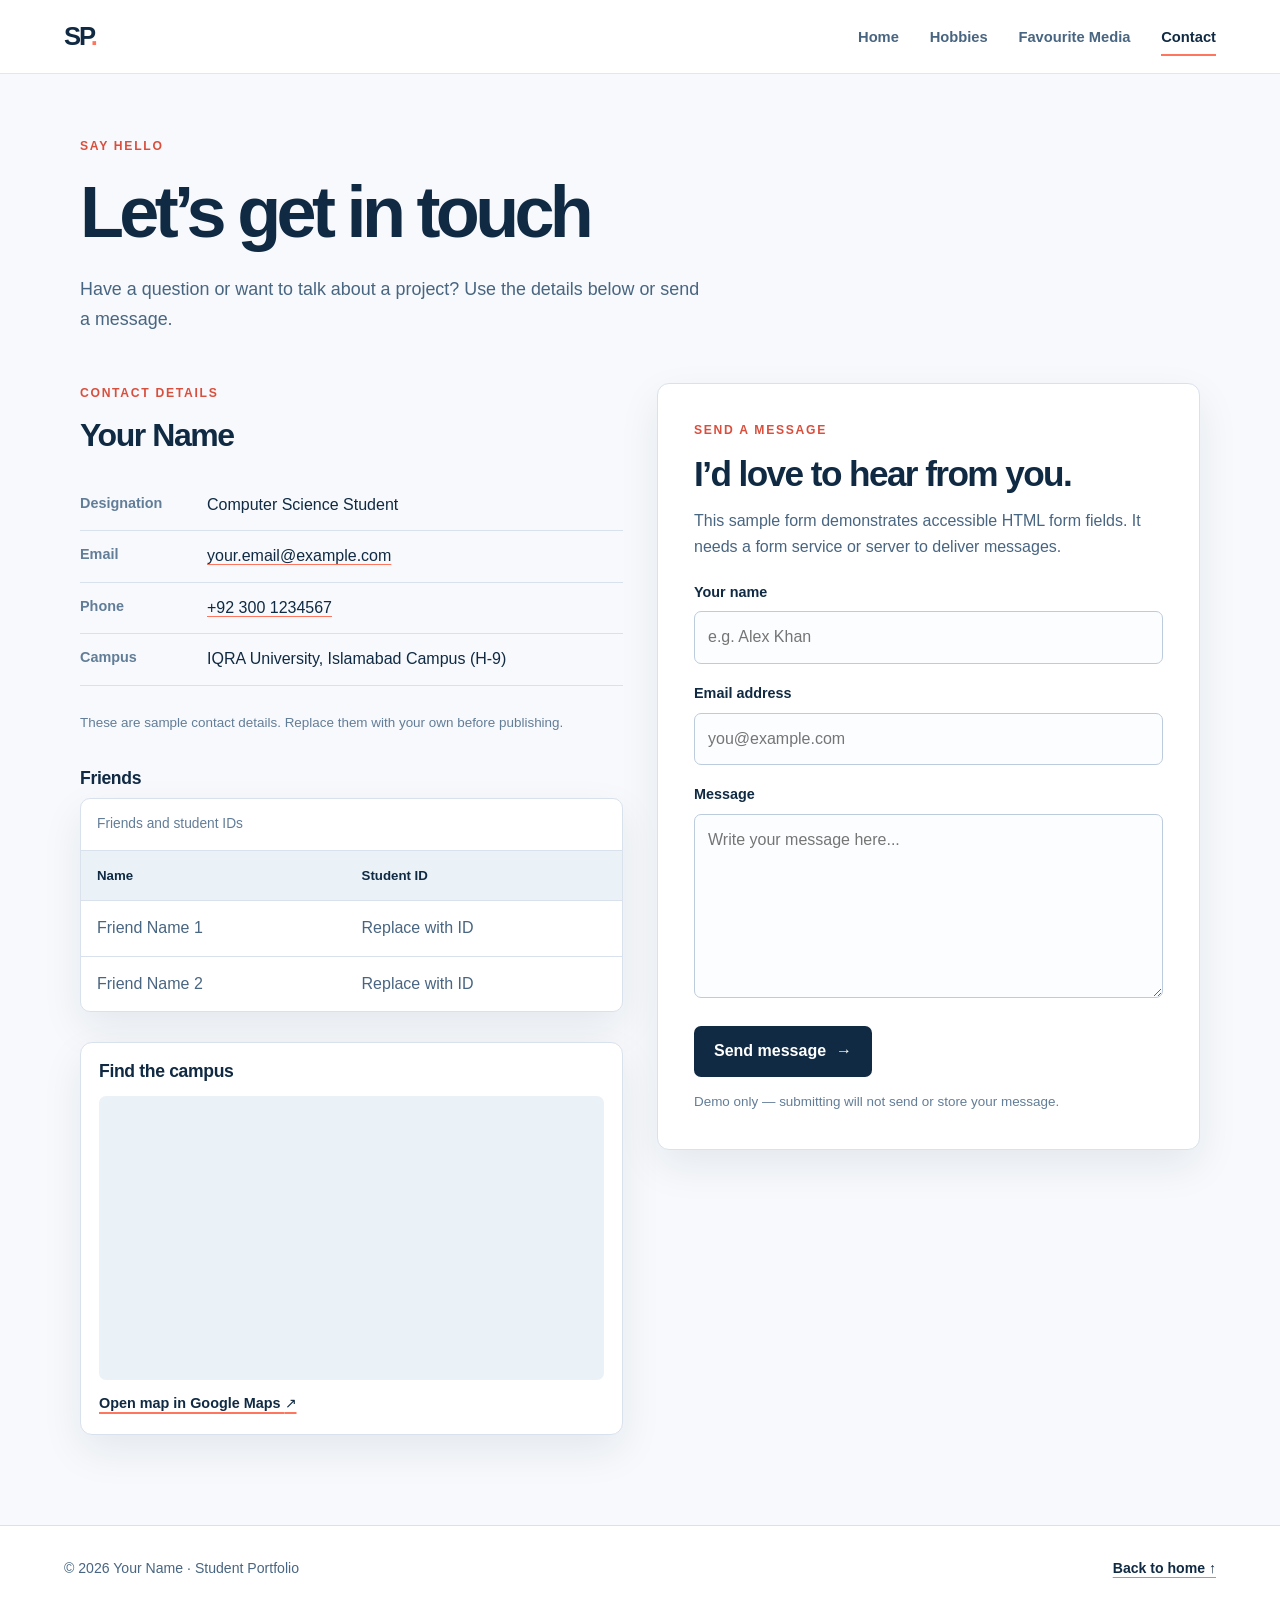
==== contact.html @ a1d5ce01 "Add responsive four-page student portfolio starter" ====
<!doctype html>
<html lang="en">
<head>
  <meta charset="utf-8">
  <meta name="viewport" content="width=device-width, initial-scale=1">
  <meta name="description" content="Contact Your Name, Computer Science student at IQRA University Islamabad Campus.">
  <meta name="theme-color" content="#102a43">
  <title>Contact | Student Portfolio</title>
  <link rel="icon" href="images/favicon.svg" type="image/svg+xml">
  <link rel="stylesheet" href="css/style.css">
</head>
<body>
  <header class="site-header">
    <a class="brand" href="index.html" aria-label="Student Portfolio home">SP<span>.</span></a>
    <nav class="site-nav" aria-label="Main navigation">
      <a href="index.html">Home</a><a href="hobbies.html">Hobbies</a><a href="media.html">Favourite Media</a><a aria-current="page" href="contact.html">Contact</a>
    </nav>
  </header>
  <main class="page-width page-main">
    <header class="page-heading"><p class="eyebrow">Say hello</p><h1>Let’s get in touch</h1><p class="lead">Have a question or want to talk about a project? Use the details below or send a message.</p></header>
    <div class="contact-grid">
      <section class="contact-details" aria-labelledby="details-title"><p class="eyebrow">Contact details</p><h2 id="details-title">Your Name</h2>
        <dl class="details-list"><div><dt>Designation</dt><dd>Computer Science Student</dd></div><div><dt>Email</dt><dd><a href="mailto:your.email@example.com">your.email@example.com</a></dd></div><div><dt>Phone</dt><dd><a href="tel:+923001234567">+92 300 1234567</a></dd></div><div><dt>Campus</dt><dd>IQRA University, Islamabad Campus (H-9)</dd></div></dl>
        <p class="small-note">These are sample contact details. Replace them with your own before publishing.</p>
        <h3 class="friends-heading">Friends</h3><div class="table-wrap"><table><caption>Friends and student IDs</caption><thead><tr><th scope="col">Name</th><th scope="col">Student ID</th></tr></thead><tbody><tr><td>Friend Name 1</td><td>Replace with ID</td></tr><tr><td>Friend Name 2</td><td>Replace with ID</td></tr></tbody></table></div>
        <div class="map-card"><h3>Find the campus</h3><div class="map-frame"><iframe src="https://maps.google.com/maps?q=IQRA%20University%20Islamabad%20Campus%20H-9&amp;output=embed" title="Map showing IQRA University Islamabad Campus in H-9" loading="lazy" referrerpolicy="no-referrer-when-downgrade" allowfullscreen></iframe></div><p><a class="text-link" href="https://maps.google.com/?q=IQRA+University+Islamabad+Campus+H-9" target="_blank" rel="noopener noreferrer">Open map in Google Maps <span aria-hidden="true">↗</span></a></p></div>
      </section>
      <section class="form-card" aria-labelledby="form-title"><p class="eyebrow">Send a message</p><h2 id="form-title">I’d love to hear from you.</h2><p class="section-intro">This sample form demonstrates accessible HTML form fields. It needs a form service or server to deliver messages.</p>
        <form action="#" method="post">
          <div class="form-field"><label for="name">Your name</label><input id="name" name="name" type="text" autocomplete="name" placeholder="e.g. Alex Khan" required></div>
          <div class="form-field"><label for="email">Email address</label><input id="email" name="email" type="email" autocomplete="email" placeholder="you@example.com" required></div>
          <div class="form-field"><label for="message">Message</label><textarea id="message" name="message" rows="6" placeholder="Write your message here..." required></textarea></div>
          <button class="button" type="submit">Send message <span aria-hidden="true">→</span></button>
          <p class="form-note">Demo only — submitting will not send or store your message.</p>
        </form>
      </section>
    </div>
  </main>
  <footer class="site-footer"><p>© 2026 Your Name · Student Portfolio</p><a href="index.html">Back to home <span aria-hidden="true">↑</span></a></footer>
</body>
</html>
---- css/style.css ----
/* Student Portfolio — shared styles for all four pages */
:root {
  color-scheme: light;
  --ink: #102a43;
  --ink-soft: #486581;
  --muted: #627d98;
  --paper: #f7f9fc;
  --white: #ffffff;
  --line: #d9e2ec;
  --accent: #ff765e;
  --accent-dark: #d94f3d;
  --teal: #dff4ef;
  --shadow: 0 16px 42px rgba(16, 42, 67, 0.08);
  font-family: "Segoe UI", Arial, sans-serif;
  font-synthesis: none;
  text-rendering: optimizeLegibility;
}

* { box-sizing: border-box; }
html { scroll-behavior: smooth; }
body { margin: 0; background: var(--paper); color: var(--ink); font-size: 16px; line-height: 1.65; }
a { color: inherit; }
img { display: block; max-width: 100%; }
.site-header { position: sticky; top: 0; z-index: 10; min-height: 74px; padding: 0 max(5vw, calc((100vw - 1180px) / 2)); display: flex; align-items: center; justify-content: space-between; gap: 24px; background: rgba(255,255,255,.96); border-bottom: 1px solid rgba(217,226,236,.8); backdrop-filter: blur(12px); }
.brand { color: var(--ink); text-decoration: none; font-size: 1.6rem; font-weight: 850; letter-spacing: -.08em; }
.brand span { color: var(--accent); }
.site-nav { display: flex; align-items: center; justify-content: flex-end; gap: clamp(14px, 2.4vw, 34px); }
.site-nav a { position: relative; padding: 25px 0 23px; color: var(--ink-soft); text-decoration: none; font-size: .92rem; font-weight: 650; white-space: nowrap; }
.site-nav a::after { position: absolute; right: 0; bottom: 17px; left: 0; height: 2px; background: var(--accent); content: ""; transform: scaleX(0); transform-origin: left; transition: transform .2s ease; }
.site-nav a:hover, .site-nav a[aria-current="page"] { color: var(--ink); }
.site-nav a:hover::after, .site-nav a[aria-current="page"]::after { transform: scaleX(1); }
.page-width { width: min(1120px, calc(100% - 64px)); margin-inline: auto; }
.hero { min-height: 560px; display: grid; grid-template-columns: 1.1fr .9fr; align-items: center; gap: 52px; padding-block: 70px; }
.eyebrow { margin: 0 0 13px; color: var(--accent-dark); font-size: .76rem; font-weight: 800; letter-spacing: .14em; text-transform: uppercase; }
h1, h2, h3, p { margin-top: 0; }
h1, h2, h3 { line-height: 1.2; }
h1 { margin-bottom: 20px; font-size: clamp(2.6rem, 6vw, 5rem); letter-spacing: -.065em; }
h1 span { color: var(--accent-dark); }
h2 { margin-bottom: 18px; font-size: clamp(1.65rem, 3.2vw, 2.5rem); letter-spacing: -.045em; }
h3 { margin-bottom: 9px; font-size: 1.1rem; letter-spacing: -.02em; }
p { color: var(--ink-soft); }
.lead { max-width: 620px; margin-bottom: 28px; color: var(--ink-soft); font-size: 1.12rem; }
.hero-copy .lead { max-width: 580px; }
.hero-actions { display: flex; align-items: center; flex-wrap: wrap; gap: 22px; }
.button { min-height: 48px; display: inline-flex; align-items: center; justify-content: center; gap: 10px; padding: 12px 20px; border: 0; border-radius: 7px; background: var(--ink); color: var(--white); text-decoration: none; font: inherit; font-weight: 700; cursor: pointer; transition: background .2s ease, transform .2s ease; }
.button:hover { background: var(--accent-dark); transform: translateY(-2px); }
.text-link { color: var(--ink); font-weight: 750; text-decoration-color: var(--accent); text-decoration-thickness: 2px; text-underline-offset: 4px; }
.text-link:hover { color: var(--accent-dark); }
.hero-art { margin: 0; padding: 26px; border-radius: 22px; background: var(--teal); box-shadow: var(--shadow); }
.hero-art img { width: 100%; max-height: 360px; object-fit: contain; }
.hero-art figcaption { margin-top: 12px; color: var(--ink-soft); font-size: .83rem; text-align: center; }
.intro-section { padding-block: 60px; border-top: 1px solid var(--line); }
.intro-section h2 { max-width: 680px; }
.intro-grid { display: grid; grid-template-columns: 1.2fr .8fr; align-items: start; gap: 50px; }
.intro-grid > p { max-width: 600px; margin: 0; }
.note-card, .feature-card, .quick-card, .form-card { padding: 26px; border: 1px solid var(--line); border-radius: 12px; background: var(--white); box-shadow: var(--shadow); }
.note-card p:last-child, .feature-card p:last-child, .quick-card p:last-child { margin-bottom: 0; }
.note-card ol, .note-card ul { margin: 14px 0 0; padding-left: 22px; color: var(--ink-soft); }
.note-card li + li { margin-top: 8px; }
.quick-links { display: grid; grid-template-columns: repeat(3, 1fr); gap: 18px; padding-block: 20px 80px; }
.quick-card { min-height: 255px; display: flex; flex-direction: column; align-items: flex-start; }
.quick-card p { flex: 1; }
.card-number { margin-bottom: 22px; color: var(--accent-dark); font-size: .8rem; font-weight: 800; letter-spacing: .12em; }
.page-main { padding-block: 62px 90px; }
.page-heading { max-width: 760px; margin-bottom: 48px; }
.page-heading h1 { font-size: clamp(2.7rem, 6vw, 4.5rem); }
.page-heading .lead { margin-bottom: 0; }
.content-section { margin-top: 62px; }
.split-section { display: grid; grid-template-columns: 1fr 1fr; align-items: end; gap: 26px; }
.split-section > div > .note-card { max-width: 550px; }
.list-card { margin-bottom: 0; }
.feature-grid { display: grid; grid-template-columns: repeat(2, 1fr); gap: 20px; }
.feature-card { min-height: 235px; }
.feature-icon { width: 42px; height: 42px; display: grid; place-items: center; margin-bottom: 20px; border-radius: 12px; background: var(--teal); color: var(--ink); font-size: 1.4rem; }
.table-wrap { width: 100%; overflow-x: auto; border: 1px solid var(--line); border-radius: 10px; background: var(--white); box-shadow: var(--shadow); }
table { width: 100%; border-collapse: collapse; text-align: left; }
caption { padding: 14px 16px; color: var(--muted); font-size: .86rem; text-align: left; }
th, td { padding: 14px 16px; border-top: 1px solid var(--line); vertical-align: top; }
th { background: #eaf2f8; color: var(--ink); font-size: .83rem; font-weight: 800; }
td { color: var(--ink-soft); }
tbody tr { transition: background-color .18s ease; }
tbody tr:hover { background: #fff0ec; }
.small-note, .form-note { margin: 12px 0 0; color: var(--muted); font-size: .84rem; }
.media-layout { display: grid; grid-template-columns: minmax(0, .88fr) minmax(0, 1.12fr); align-items: start; gap: 34px; }
.media-column, .video-column { min-width: 0; }
.media-post { overflow: hidden; margin-top: 20px; border: 1px solid var(--line); border-radius: 12px; background: var(--white); box-shadow: var(--shadow); }
.post-meta { display: flex; align-items: center; gap: 12px; padding: 16px; }
.post-meta h3 { margin: 0 0 3px; font-size: .95rem; }
.post-meta p { margin: 0; color: var(--muted); font-size: .8rem; }
.avatar { width: 40px; height: 40px; display: grid; place-items: center; border-radius: 50%; background: var(--teal); color: var(--ink); font-weight: 800; }
.avatar-alt { background: #fff0ec; color: var(--accent-dark); }
.post-image { width: 100%; max-height: 340px; object-fit: cover; background: var(--teal); }
.media-post:first-of-type .post-image { object-fit: contain; padding: 20px; }
.post-caption { margin: 0; padding: 16px; font-size: .92rem; }
.section-intro { margin: -5px 0 20px; }
.video-list { display: grid; grid-template-columns: repeat(2, minmax(0, 1fr)); gap: 16px; }
.video-card { min-width: 0; padding: 13px; border: 1px solid var(--line); border-radius: 10px; background: var(--white); box-shadow: var(--shadow); }
.video-card h3 { min-height: 2.5em; margin-bottom: 10px; font-size: .91rem; }
.video-frame, .map-frame { position: relative; width: 100%; overflow: hidden; border-radius: 7px; background: #eaf2f8; aspect-ratio: 16 / 9; }
.video-frame iframe, .map-frame iframe { position: absolute; inset: 0; width: 100%; height: 100%; border: 0; }
.contact-grid { display: grid; grid-template-columns: 1fr 1fr; align-items: start; gap: 34px; }
.contact-details > h2 { font-size: 2rem; }
.details-list { margin: 26px 0; }
.details-list div { display: grid; grid-template-columns: 115px 1fr; gap: 12px; padding: 12px 0; border-bottom: 1px solid var(--line); }
.details-list dt { color: var(--muted); font-size: .9rem; font-weight: 700; }
.details-list dd { margin: 0; color: var(--ink); overflow-wrap: anywhere; }
.details-list a { text-decoration-color: var(--accent); text-underline-offset: 3px; }
.friends-heading { margin-top: 34px; }
.map-card { margin-top: 30px; padding: 18px; border: 1px solid var(--line); border-radius: 12px; background: var(--white); box-shadow: var(--shadow); }
.map-card h3 { margin-bottom: 14px; }
.map-card > p { margin: 12px 0 0; font-size: .9rem; }
.form-card { padding: clamp(22px, 4vw, 36px); }
.form-card h2 { font-size: clamp(1.6rem, 3vw, 2.2rem); }
.form-field { margin-top: 18px; }
.form-field label { display: block; margin-bottom: 7px; color: var(--ink); font-size: .9rem; font-weight: 750; }
.form-field input, .form-field textarea { width: 100%; min-height: 48px; padding: 12px 13px; border: 1px solid #bcccdc; border-radius: 7px; background: #fbfdff; color: var(--ink); font: inherit; }
.form-field textarea { min-height: 140px; resize: vertical; }
.form-field input:focus, .form-field textarea:focus { outline: 3px solid rgba(255,118,94,.22); border-color: var(--accent-dark); }
.form-card form > .button { margin-top: 20px; }
.form-note { margin-top: 14px; }
.site-footer { min-height: 86px; display: flex; align-items: center; justify-content: space-between; gap: 18px; padding: 20px max(5vw, calc((100vw - 1180px) / 2)); border-top: 1px solid var(--line); background: var(--white); }
.site-footer p { margin: 0; font-size: .88rem; }
.site-footer a { color: var(--ink); font-size: .88rem; font-weight: 750; text-decoration-color: var(--accent); text-underline-offset: 4px; }

@media (max-width: 760px) {
  .site-header { min-height: auto; flex-direction: column; justify-content: center; gap: 2px; padding: 10px 20px 0; }
  .brand { font-size: 1.35rem; }
  .site-nav { width: 100%; justify-content: center; flex-wrap: wrap; gap: 0 18px; }
  .site-nav a { padding: 11px 0 13px; font-size: .83rem; }
  .site-nav a::after { bottom: 7px; }
  .page-width { width: min(100% - 36px, 600px); }
  .hero { min-height: 0; grid-template-columns: 1fr; gap: 32px; padding-block: 50px; }
  .hero-art { max-width: 440px; justify-self: center; }
  .intro-section { padding-block: 42px; }
  .intro-grid, .quick-links, .split-section, .feature-grid, .media-layout, .contact-grid { grid-template-columns: 1fr; }
  .intro-grid { gap: 22px; }
  .quick-links { gap: 14px; padding-bottom: 54px; }
  .quick-card { min-height: 0; }
  .page-main { padding-block: 44px 62px; }
  .page-heading { margin-bottom: 36px; }
  .content-section { margin-top: 44px; }
  .split-section { align-items: stretch; }
  .list-card { margin: 0; }
  .media-layout { gap: 42px; }
  .contact-grid { gap: 28px; }
}

@media (max-width: 420px) {
  body { font-size: 15px; }
  .site-header { padding-inline: 12px; }
  .site-nav { column-gap: 13px; }
  .site-nav a { font-size: .77rem; }
  .page-width { width: calc(100% - 32px); }
  .hero { padding-block: 38px; }
  h1 { font-size: 2.55rem; }
  .lead { font-size: 1rem; }
  .hero-art { padding: 16px; }
  .hero-actions { align-items: flex-start; flex-direction: column; gap: 14px; }
  .note-card, .feature-card, .quick-card { padding: 20px; }
  .video-list { grid-template-columns: 1fr; }
  .video-card h3 { min-height: 0; }
  .details-list div { grid-template-columns: 94px minmax(0, 1fr); gap: 8px; }
  th, td { padding: 11px 12px; }
  .site-footer { align-items: flex-start; flex-direction: column; padding: 20px; }
}

@media (prefers-reduced-motion: reduce) {
  *, *::before, *::after { scroll-behavior: auto !important; transition-duration: .01ms !important; }
}
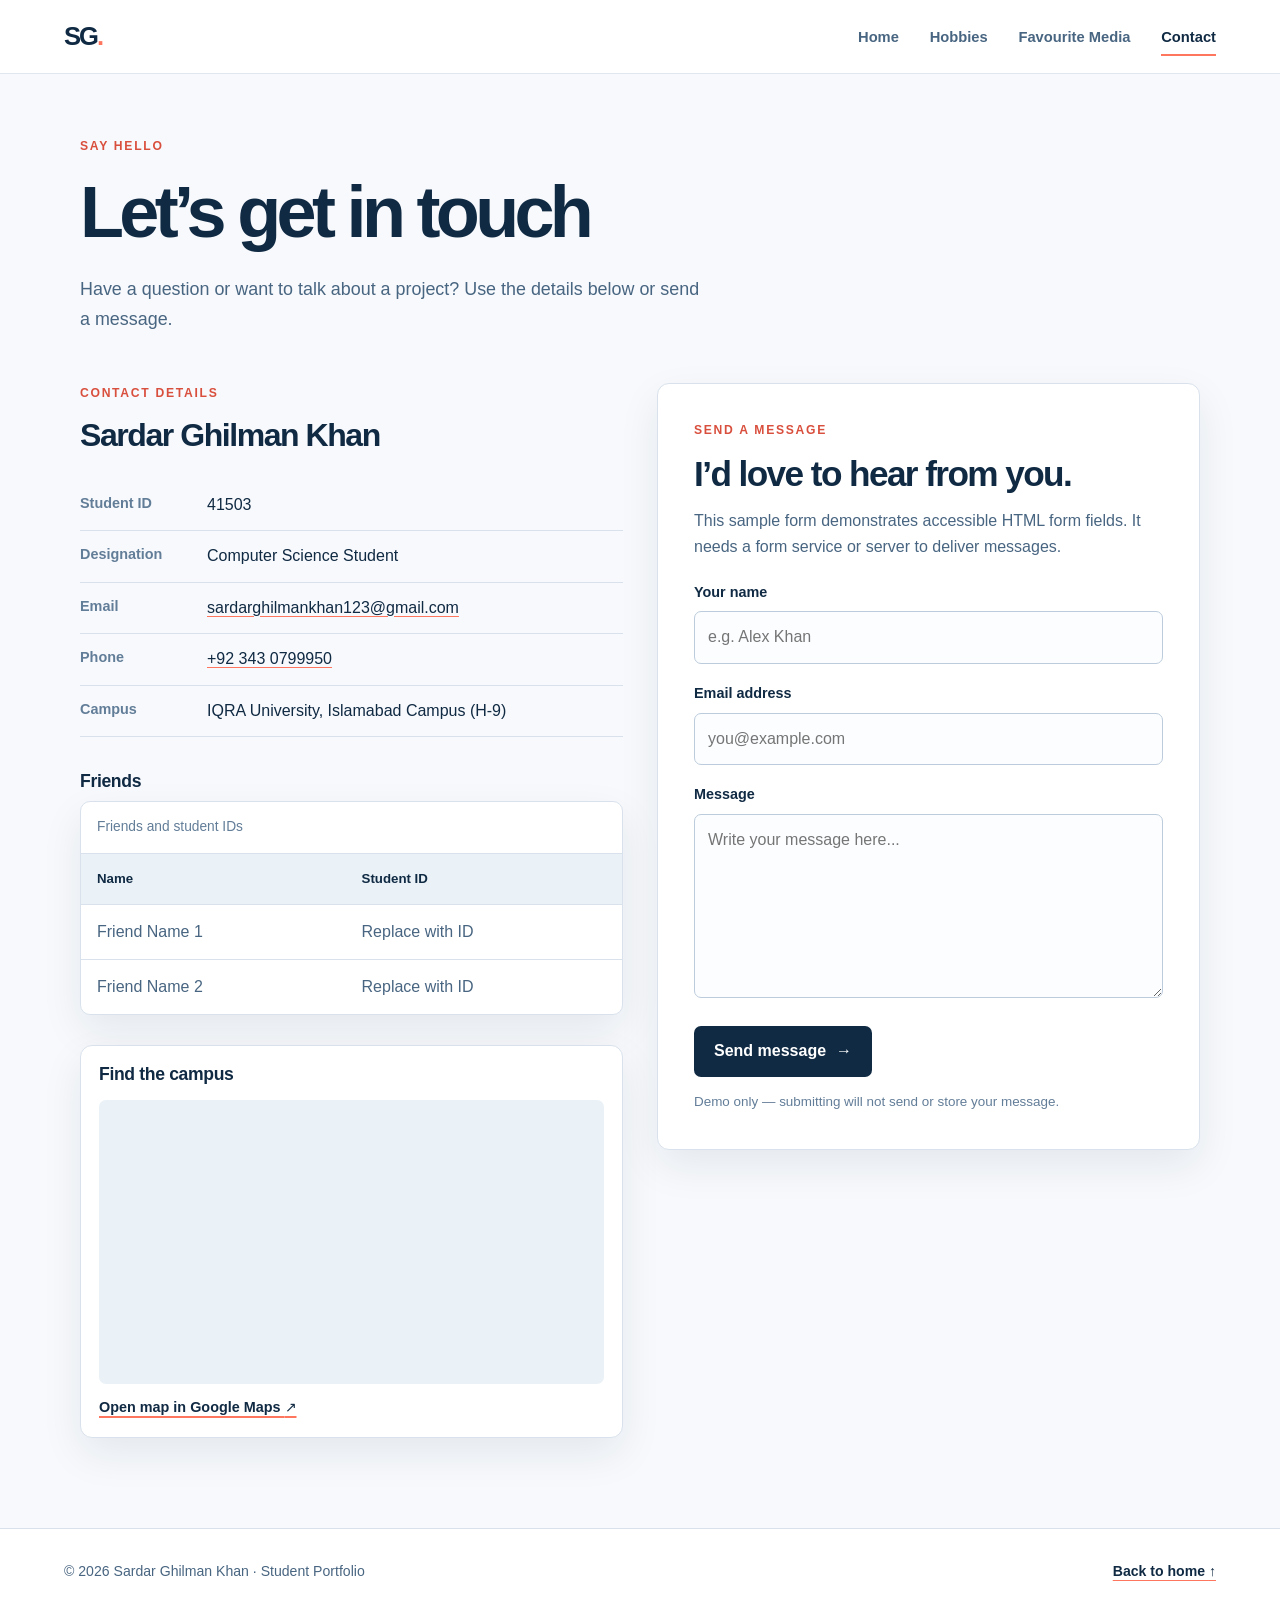
==== commit 9323babd: "Personalize portfolio with Sardar Ghilman's details" ====
--- a/contact.html
+++ b/contact.html
@@ -3,15 +3,15 @@
 <head>
   <meta charset="utf-8">
   <meta name="viewport" content="width=device-width, initial-scale=1">
-  <meta name="description" content="Contact Your Name, Computer Science student at IQRA University Islamabad Campus.">
+  <meta name="description" content="Contact Sardar Ghilman Khan, Computer Science student at IQRA University Islamabad Campus.">
   <meta name="theme-color" content="#102a43">
-  <title>Contact | Student Portfolio</title>
+  <title>Contact | Sardar Ghilman Khan</title>
   <link rel="icon" href="images/favicon.svg" type="image/svg+xml">
   <link rel="stylesheet" href="css/style.css">
 </head>
 <body>
   <header class="site-header">
-    <a class="brand" href="index.html" aria-label="Student Portfolio home">SP<span>.</span></a>
+    <a class="brand" href="index.html" aria-label="Sardar Ghilman Khan portfolio home">SG<span>.</span></a>
     <nav class="site-nav" aria-label="Main navigation">
       <a href="index.html">Home</a><a href="hobbies.html">Hobbies</a><a href="media.html">Favourite Media</a><a aria-current="page" href="contact.html">Contact</a>
     </nav>
@@ -19,9 +19,8 @@
   <main class="page-width page-main">
     <header class="page-heading"><p class="eyebrow">Say hello</p><h1>Let’s get in touch</h1><p class="lead">Have a question or want to talk about a project? Use the details below or send a message.</p></header>
     <div class="contact-grid">
-      <section class="contact-details" aria-labelledby="details-title"><p class="eyebrow">Contact details</p><h2 id="details-title">Your Name</h2>
-        <dl class="details-list"><div><dt>Designation</dt><dd>Computer Science Student</dd></div><div><dt>Email</dt><dd><a href="mailto:your.email@example.com">your.email@example.com</a></dd></div><div><dt>Phone</dt><dd><a href="tel:+923001234567">+92 300 1234567</a></dd></div><div><dt>Campus</dt><dd>IQRA University, Islamabad Campus (H-9)</dd></div></dl>
-        <p class="small-note">These are sample contact details. Replace them with your own before publishing.</p>
+      <section class="contact-details" aria-labelledby="details-title"><p class="eyebrow">Contact details</p><h2 id="details-title">Sardar Ghilman Khan</h2>
+        <dl class="details-list"><div><dt>Student ID</dt><dd>41503</dd></div><div><dt>Designation</dt><dd>Computer Science Student</dd></div><div><dt>Email</dt><dd><a href="mailto:sardarghilmankhan123@gmail.com">sardarghilmankhan123@gmail.com</a></dd></div><div><dt>Phone</dt><dd><a href="tel:+923430799950">+92 343 0799950</a></dd></div><div><dt>Campus</dt><dd>IQRA University, Islamabad Campus (H-9)</dd></div></dl>
         <h3 class="friends-heading">Friends</h3><div class="table-wrap"><table><caption>Friends and student IDs</caption><thead><tr><th scope="col">Name</th><th scope="col">Student ID</th></tr></thead><tbody><tr><td>Friend Name 1</td><td>Replace with ID</td></tr><tr><td>Friend Name 2</td><td>Replace with ID</td></tr></tbody></table></div>
         <div class="map-card"><h3>Find the campus</h3><div class="map-frame"><iframe src="https://maps.google.com/maps?q=IQRA%20University%20Islamabad%20Campus%20H-9&amp;output=embed" title="Map showing IQRA University Islamabad Campus in H-9" loading="lazy" referrerpolicy="no-referrer-when-downgrade" allowfullscreen></iframe></div><p><a class="text-link" href="https://maps.google.com/?q=IQRA+University+Islamabad+Campus+H-9" target="_blank" rel="noopener noreferrer">Open map in Google Maps <span aria-hidden="true">↗</span></a></p></div>
       </section>
@@ -36,6 +35,6 @@
       </section>
     </div>
   </main>
-  <footer class="site-footer"><p>© 2026 Your Name · Student Portfolio</p><a href="index.html">Back to home <span aria-hidden="true">↑</span></a></footer>
+  <footer class="site-footer"><p>© 2026 Sardar Ghilman Khan · Student Portfolio</p><a href="index.html">Back to home <span aria-hidden="true">↑</span></a></footer>
 </body>
 </html>
